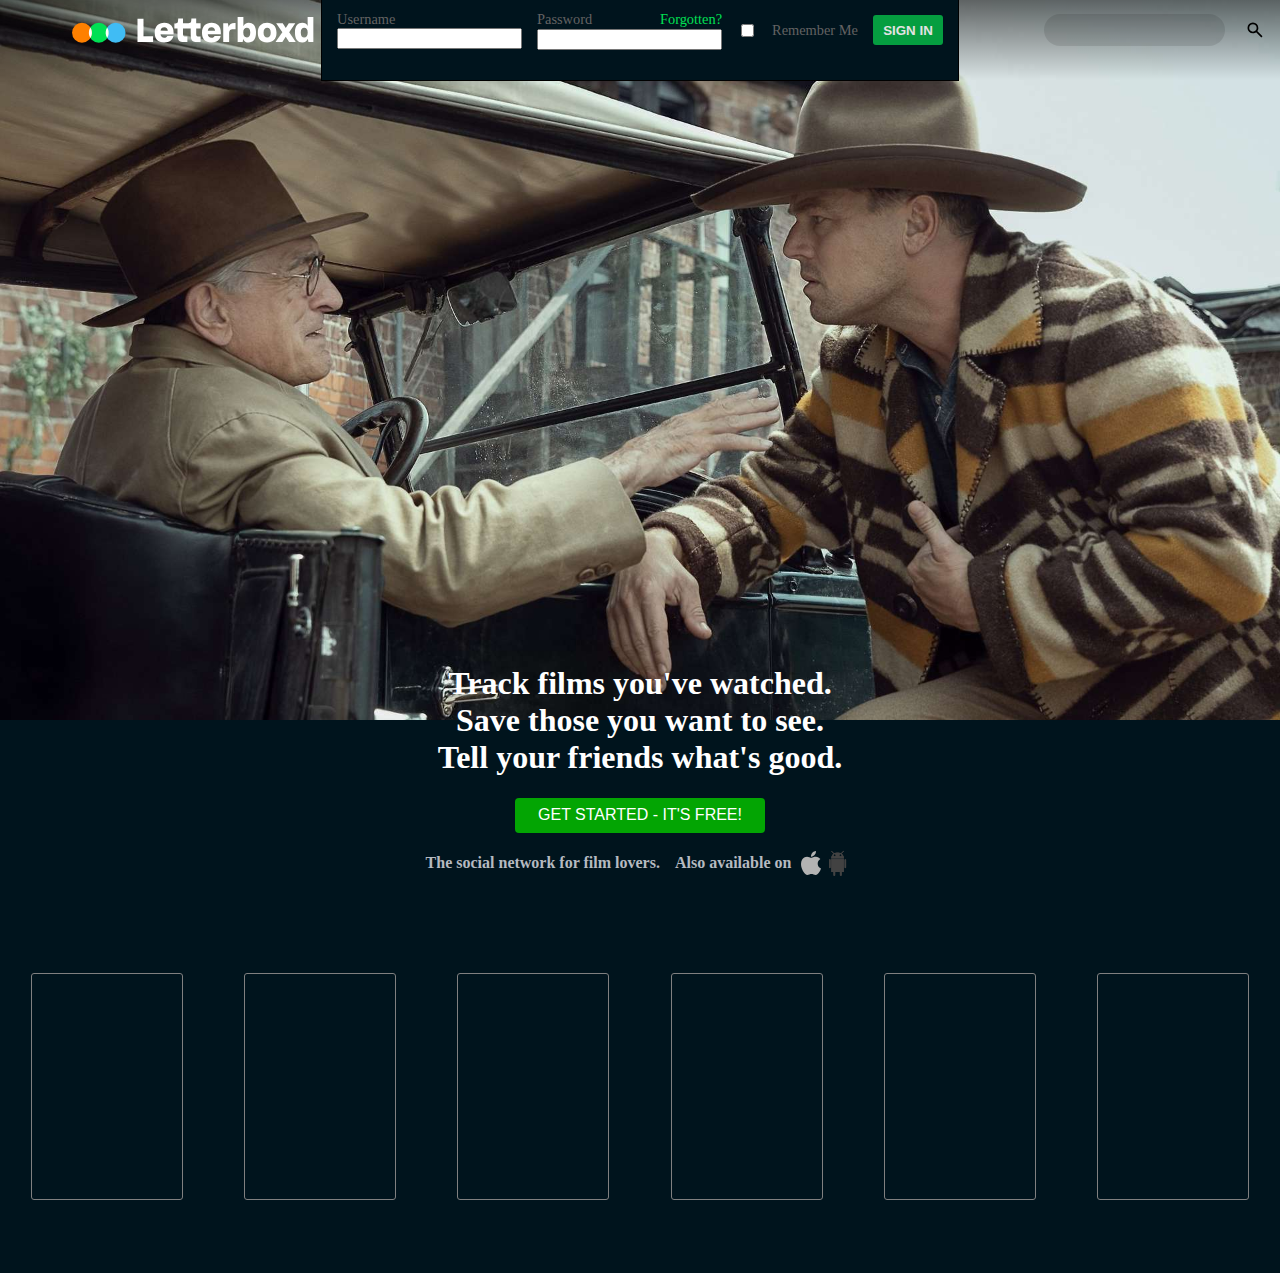
==== mainPage.html @ 11474891 "intitial sign in container setup" ====
<!DOCTYPE html>
<html lang="en">
<head>
  <meta charset="UTF-8">
  <meta name="viewport" content="width=device-width, initial-scale=1.0">
  <link rel="stylesheet" href="style.css">
  <title>Letterboxd Clone</title>
</head>
<body>
  <header>
    <div class="heading-background"></div>
    <nav>
      <img src="./images/letterboxd-logo-h-neg-rgb.svg" alt="" class="header-logo">
      <ul class="nav-list">
        <li><button class="nav-button">SIGN IN</button></li>
        <li><button class="nav-button">CREATE ACCOUNT</button></li>
        <li><button class="nav-button">FILMS</button></li>
        <li><button class="nav-button">LISTS</button></li>
        <li><button class="nav-button">MEMBERS</button></li>
        <li><button class="nav-button">JOURNAL</button></li>
      </ul>
      <div class="search-input-container">
        <input type="text" class="search-input">
        <img src="./images/search_FILL0_wght400_GRAD0_opsz24.svg" alt="">
      </div>
      <div class="sign-in-container">
        <div class="username-container">
          <label for="username">Username</label>
          <input type="text" name='username' id="username">
        </div>
        <div class="password-container">
          <div class="password-text">
            <label for="password">Password</label>
            <p class="forgot-password">Forgotten?</p>
          </div>
          <input type="text" name="
          password" id="password">
        </div>
        <input type="checkbox" name="remember-me" id="remember-me">
        <label for="remember-me">Remember Me</label>
        <button class="sign-in-btn">SIGN IN</button>
      </div>
    </nav>
  </header>
  <main>
    <section class="main-image-header-container">
      <img src="./images/kotfm-1920-1920-1080-1080-crop-000000.jpg" alt="" class="main-image-header">
    </section>
    <section class="site-info">
      <div class="heading-info-container">
        <h1>Track films you've watched. <br>
          Save those you want to see. <br>
          Tell your friends what's good.
        </h1>
      </div>
      <button class="get-started-btn">GET STARTED - IT'S FREE!</button>
      <div class="mobile-links">
        <h4 class="h4-film-lovers">The social network for film lovers.</h4>
        <h4>Also available on</h4>
        <span>
          <img src="./images/Apple_logo_grey.svg" alt="" class="apple-logo">
          <img src="./images/—Pngtree—android logo glyph black icon_3754838.png" alt="" class="android-logo">
        </span>
      </div>
    </section>
    <section class="trending-films-container">
      <div class="trending-film" id="trending-film">
      </div>
      <div class="trending-film">
      </div>
      <div class="trending-film">
      </div>
      <div class="trending-film">
      </div>
      <div class="trending-film">
      </div>
      <div class="trending-film">
      </div>
    </section>
  </main>
  <script src="./script.js"></script>
</body>
</html>
---- style.css ----
body {
  margin: 0;
  background-color: rgb(0, 20, 29);
}

header {
  display: flex;
  justify-content: center;
}

nav {
  display: flex;
  justify-content: space-around;
  width: 100vw;
  align-items: center;
  position: absolute;
  /*pointer-events: none;*/
}

.heading-background {
  background-image: linear-gradient(180deg, rgba(0, 0, 0, 0.8), rgba(0, 0, 0, 0));
  opacity: 0.7;
  transition: opacity .4s ease;
  width: 100vw;
  height: 80px;
  position: absolute;
}

.heading-background:hover {
  opacity: 1;
}

.header-logo {
  width: 275px;
}

.nav-list {
  list-style: none;
  display: flex;
}

.nav-button {
  background-color: transparent;
  border: none;
  font-weight: bold;
  color: #d8e0e8;
}

.nav-button:hover {
  cursor: pointer;
}

.search-input-container {
  display: flex;
  justify-content: end;
  align-items: center;
}

.search-input-container img {
  position: absolute;
  width: 20px;
  right: 15px;
}

.search-input {
  height: 30px;
  border-radius: 50px;
  border: none;
  background-color: black;
  opacity: 0.1;
  outline: none;
}

.sign-in-container {
  display: flex;
  gap: 15px;
  padding: 15px;
  align-items: center;
  justify-content: center;
  position: absolute;
  border: 1px solid black;
  height: 70px;
  background-color: rgb(0, 20, 29);
  color: rgb(99, 98, 98);
  font-size: 0.9rem;
}

.username-container {
  display: flex;
  flex-direction: column;
}

.password-container {
  display: flex;
  flex-direction: column;
}

.password-text {
  display: flex;
  justify-content: space-between;
  align-items: center;
  height: 19px;
}

.forgot-password {
  color: #00e054;
}

.sign-in-btn {
  background-color: #059e40;
  border: none;
  border-radius: 3px;
  height: 30px;
  width: 70px;
  color: rgb(227, 227, 227);
  font-weight: bold;
}

.main-image-header {
  width: 100vw;
}

.site-info {
  display: flex;
  flex-direction: column;
  align-items: center;
  position: relative;
  top: -80px;
}

.heading-info-container {
  display: flex;
  justify-content: center;
  width: 500px;
  text-align: center;
}

h1 {
  color: white;
  font-size: 32px;
}

.get-started-btn {
  color: white;
  background-color: rgb(3, 165, 3);
  border: none;
  border-radius: 4px;
  height: 35px;
  width: 250px;
  font-size: 1rem;
  cursor: pointer;
}

.mobile-links {
  display: flex;
  align-items: center;
}

h4 {
  color: #b5bac0;
}

.h4-film-lovers {
  margin-right: 15px;
}

span {
  display: flex;
  align-items: center;
  margin-left: 10px;
}

.apple-logo {
  width: 20px;
}

.android-logo {
  width: 33px;
}

.trending-films-container {
  display: flex;
  height: 300px;
  justify-content: space-around;
}

.trending-film {
  width: 150px;
  height: 225px;
  border: 1px solid gray;
  border-radius: 3px;
}

.trending-film img {
  width: 100%;
}
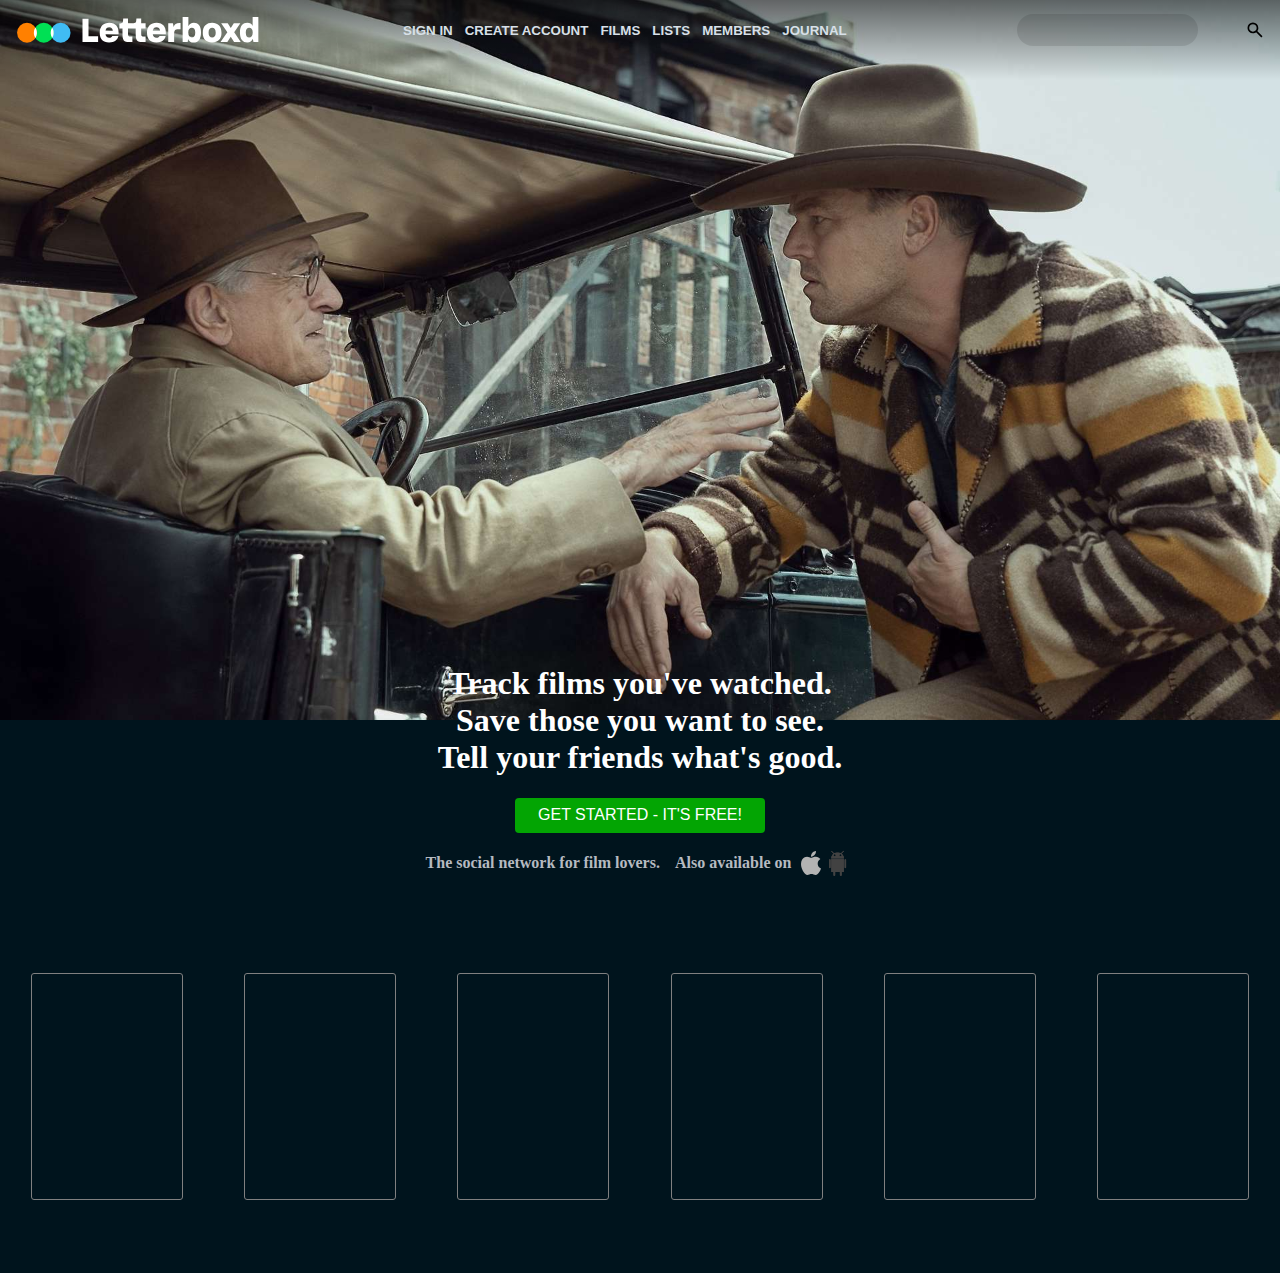
==== commit 1ee53349: "sign in bar" ====
--- a/mainPage.html
+++ b/mainPage.html
@@ -7,40 +7,47 @@
   <title>Letterboxd Clone</title>
 </head>
 <body>
-  <header>
+  <header id="header">
     <div class="heading-background"></div>
-    <nav>
+    <nav id="nav">
       <img src="./images/letterboxd-logo-h-neg-rgb.svg" alt="" class="header-logo">
-      <ul class="nav-list">
-        <li><button class="nav-button">SIGN IN</button></li>
-        <li><button class="nav-button">CREATE ACCOUNT</button></li>
-        <li><button class="nav-button">FILMS</button></li>
-        <li><button class="nav-button">LISTS</button></li>
-        <li><button class="nav-button">MEMBERS</button></li>
-        <li><button class="nav-button">JOURNAL</button></li>
-      </ul>
-      <div class="search-input-container">
-        <input type="text" class="search-input">
-        <img src="./images/search_FILL0_wght400_GRAD0_opsz24.svg" alt="">
+      <div class="nav-right" id="nav-right">
+        <ul class="nav-list">
+          <li><button class="nav-button" id="sign-in-btn" onclick=signInDropdown()>SIGN IN</button></li>
+          <li><button class="nav-button">CREATE ACCOUNT</button></li>
+          <li><button class="nav-button">FILMS</button></li>
+          <li><button class="nav-button">LISTS</button></li>
+          <li><button class="nav-button">MEMBERS</button></li>
+          <li><button class="nav-button">JOURNAL</button></li>
+        </ul>
+        <div class="search-input-container">
+          <input type="text" class="search-input">
+          <img src="./images/search_FILL0_wght400_GRAD0_opsz24.svg" alt="">
+        </div>
       </div>
-      <div class="sign-in-container">
-        <div class="username-container">
-          <label for="username">Username</label>
-          <input type="text" name='username' id="username">
+    </nav>
+    <div class="sign-in-container" id="sign-in-container">
+      <button class="close-btn">
+        <img src="./images/close_FILL0_wght400_GRAD0_opsz24.png" alt="">
+      </button>
+      <div class="username-container">
+        <label for="username" class="username-text">Username</label>
+        <input type="text" name='username' id="username">
+      </div>
+      <div class="password-container">
+        <div class="password-text">
+          <label for="password">Password</label>
+          <p class="forgot-password">Forgotten?</p>
         </div>
-        <div class="password-container">
-          <div class="password-text">
-            <label for="password">Password</label>
-            <p class="forgot-password">Forgotten?</p>
-          </div>
-          <input type="text" name="
-          password" id="password">
-        </div>
+        <input type="text" name="
+        password" id="password">
+      </div>
+      <div class="sign-in-container-right">
         <input type="checkbox" name="remember-me" id="remember-me">
         <label for="remember-me">Remember Me</label>
         <button class="sign-in-btn">SIGN IN</button>
       </div>
-    </nav>
+    </div>
   </header>
   <main>
     <section class="main-image-header-container">
--- a/style.css
+++ b/style.css
@@ -5,7 +5,7 @@
 
 header {
   display: flex;
-  justify-content: center;
+  justify-content: end;
 }
 
 nav {
@@ -15,6 +15,13 @@
   align-items: center;
   position: absolute;
   /*pointer-events: none;*/
+}
+
+.nav-right {
+  display: flex;
+  justify-content: space-around;
+  width: 100vw;
+  align-items: center;
 }
 
 .heading-background {
@@ -72,38 +79,71 @@
 }
 
 .sign-in-container {
-  display: flex;
+  display: none;
+  top: 0;
   gap: 15px;
-  padding: 15px;
+  padding: 10px;
   align-items: center;
   justify-content: center;
   position: absolute;
   border: 1px solid black;
-  height: 70px;
-  background-color: rgb(0, 20, 29);
+  background-color: #14181c;
   color: rgb(99, 98, 98);
   font-size: 0.9rem;
+  border-radius: 0 0 3px 3px;
+}
+
+.sign-in-container-right {
+  display: flex;
+  align-items: center;
+  justify-content: center;
+  gap: 10px;
+  padding-top: 20px;
+}
+
+.sign-in-container #username, #password {
+  background-color: #2c3440;
+  border: none;
+  border-radius: 3px;
+  box-shadow: inset 0 -1px 0 #3b3d41;
+  height: 25px;
+  outline: none;
+}
+
+.close-btn {
+  background: transparent;
+  border: none;
+  margin-top: 20px;
+  cursor: pointer;
 }
 
 .username-container {
   display: flex;
   flex-direction: column;
+  justify-content: center;
 }
 
 .password-container {
   display: flex;
   flex-direction: column;
+  justify-content: center;
+}
+
+.username-text {
+  height: 20px;
 }
 
 .password-text {
   display: flex;
   justify-content: space-between;
   align-items: center;
-  height: 19px;
+  height: 20px;
 }
 
 .forgot-password {
   color: #00e054;
+  padding: 0;
+  margin: 0;
 }
 
 .sign-in-btn {
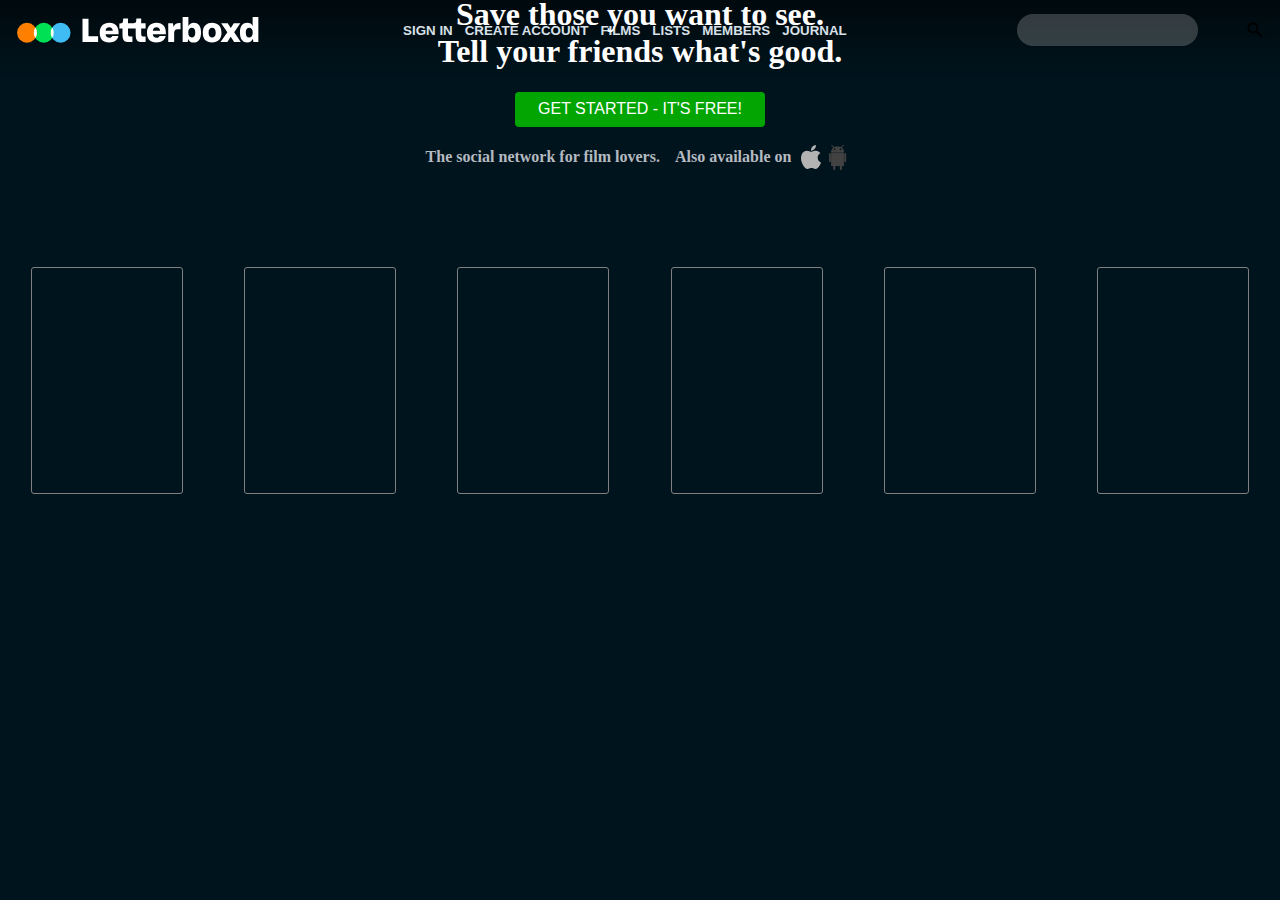
==== commit 3c3fc612: "close dropdown button and poster overlays" ====
--- a/mainPage.html
+++ b/mainPage.html
@@ -10,7 +10,7 @@
   <header id="header">
     <div class="heading-background"></div>
     <nav id="nav">
-      <img src="./images/letterboxd-logo-h-neg-rgb.svg" alt="" class="header-logo">
+      <img src="./images/letterboxd-logo-h-neg-rgb.svg" alt="" class="header-logo" id="header-logo">
       <div class="nav-right" id="nav-right">
         <ul class="nav-list">
           <li><button class="nav-button" id="sign-in-btn" onclick=signInDropdown()>SIGN IN</button></li>
@@ -27,7 +27,7 @@
       </div>
     </nav>
     <div class="sign-in-container" id="sign-in-container">
-      <button class="close-btn">
+      <button class="close-btn" onclick=closeDropdown()>
         <img src="./images/close_FILL0_wght400_GRAD0_opsz24.png" alt="">
       </button>
       <div class="username-container">
@@ -51,7 +51,8 @@
   </header>
   <main>
     <section class="main-image-header-container">
-      <img src="./images/kotfm-1920-1920-1080-1080-crop-000000.jpg" alt="" class="main-image-header">
+      <div class="header-overlay"></div>
+      <img src="" alt="" class="main-image-header" id="main-image-header">
     </section>
     <section class="site-info">
       <div class="heading-info-container">
@@ -72,16 +73,22 @@
     </section>
     <section class="trending-films-container">
       <div class="trending-film" id="trending-film">
+        <div class="trending-film-overlay"></div>
       </div>
       <div class="trending-film">
+        <div class="trending-film-overlay"></div>
       </div>
       <div class="trending-film">
+        <div class="trending-film-overlay"></div>
       </div>
       <div class="trending-film">
+        <div class="trending-film-overlay"></div>
       </div>
       <div class="trending-film">
+        <div class="trending-film-overlay"></div>
       </div>
       <div class="trending-film">
+        <div class="trending-film-overlay"></div>
       </div>
     </section>
   </main>
--- a/style.css
+++ b/style.css
@@ -14,6 +14,7 @@
   width: 100vw;
   align-items: center;
   position: absolute;
+  /*z-index: 2;*/
   /*pointer-events: none;*/
 }
 
@@ -73,8 +74,8 @@
   height: 30px;
   border-radius: 50px;
   border: none;
-  background-color: black;
-  opacity: 0.1;
+  background-color: rgb(255, 255, 255);
+  opacity: .2;
   outline: none;
 }
 
@@ -156,8 +157,26 @@
   font-weight: bold;
 }
 
+/*
+.main-image-header-container {
+  width: 1000px;
+  border: 1px solid black;
+}
+*/
+
+/*
+.header-overlay {
+  width: 100%;
+  height: 600px;
+  position: absolute;
+  background-color: transparent;
+  box-shadow: inset 0 0 30px 30px rgb(0, 20, 29);
+  z-index: 1;
+}
+*/
+
 .main-image-header {
-  width: 100vw;
+  width: 100%;
 }
 
 .site-info {
@@ -231,6 +250,29 @@
   border-radius: 3px;
 }
 
+.trending-film-overlay {
+  display: flex;
+  justify-content: center;
+  align-items: center;
+  width: 150px;
+  height: 225px;
+  position: absolute;
+  opacity: 0;
+  background-color: rgba(0, 0, 0, 0);
+  cursor: pointer;
+}
+
+.trending-film-overlay:hover {
+  background-color: rgba(0, 0, 0, .7);
+  opacity: 1;
+}
+
+.trending-film-overlay p {
+  position: absolute;
+  font-size: 30px;
+  color: rgb(255, 255, 239);
+}
+
 .trending-film img {
   width: 100%;
 }